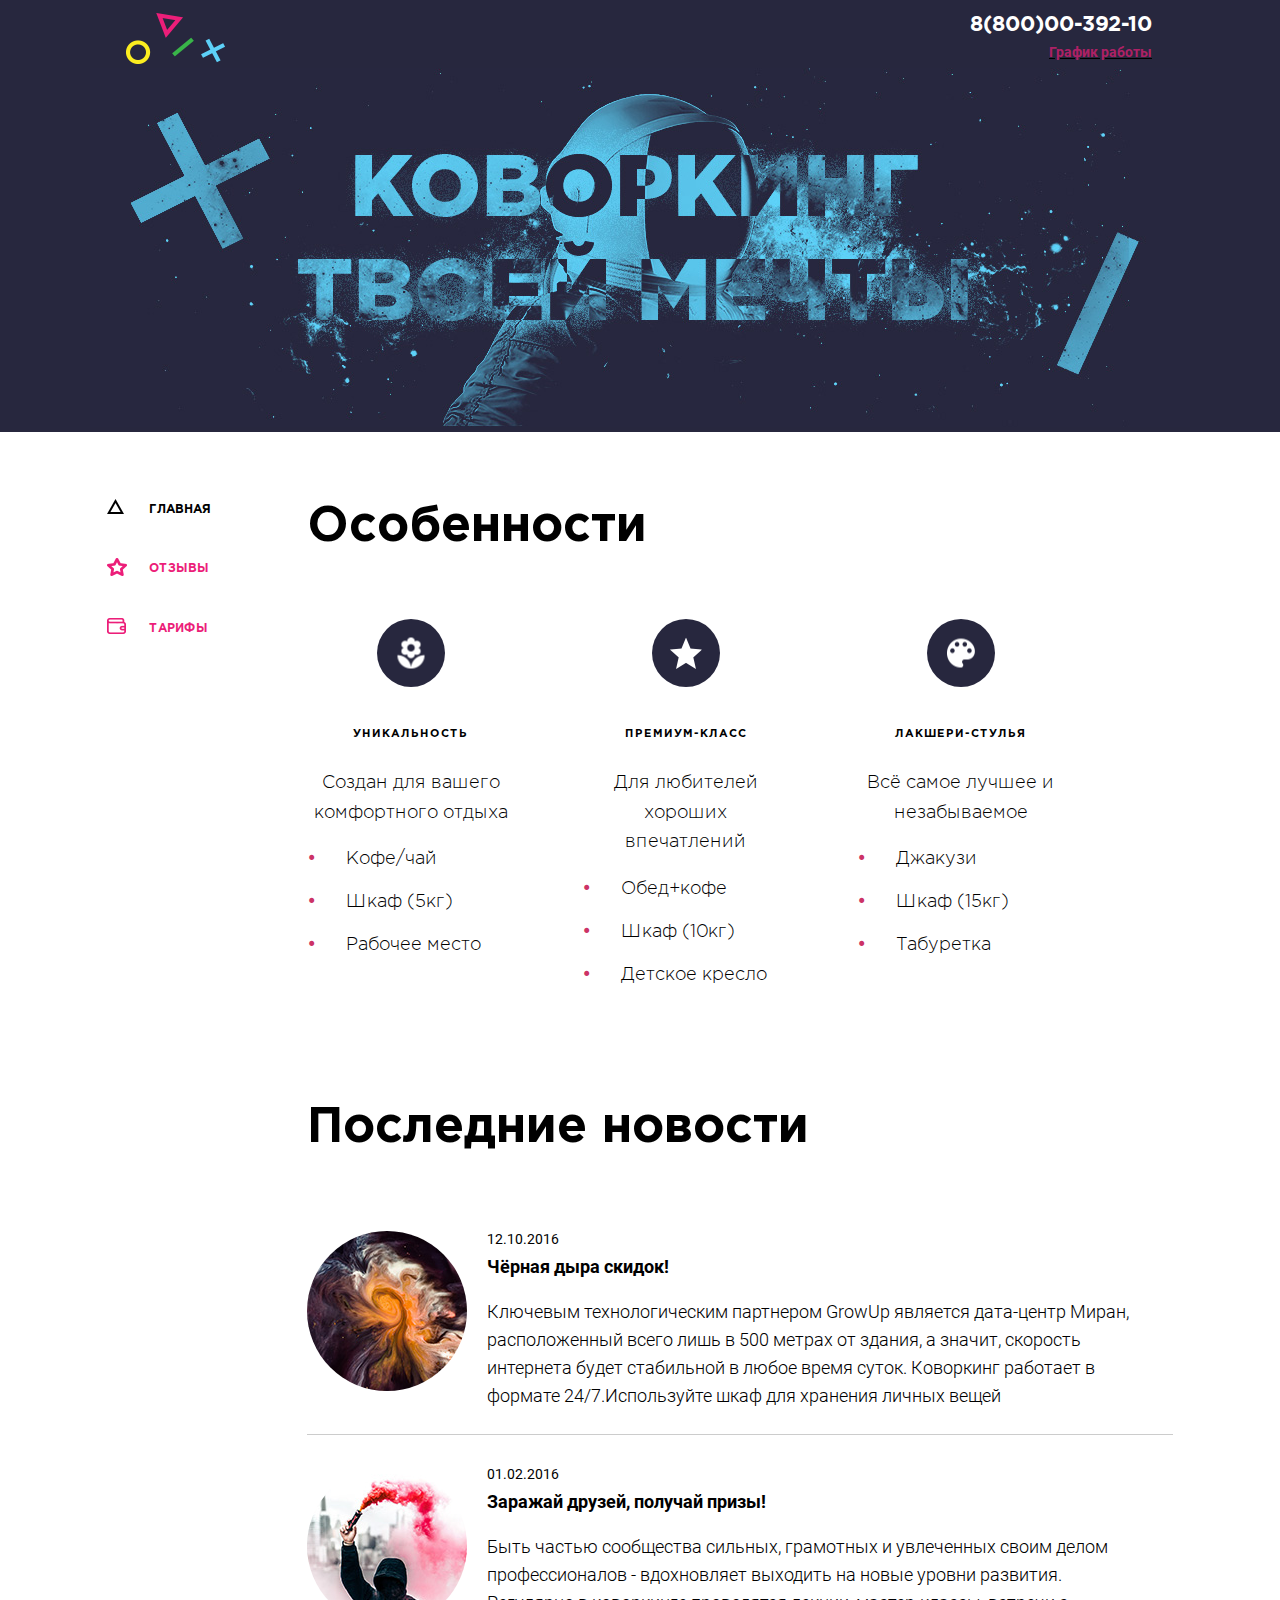
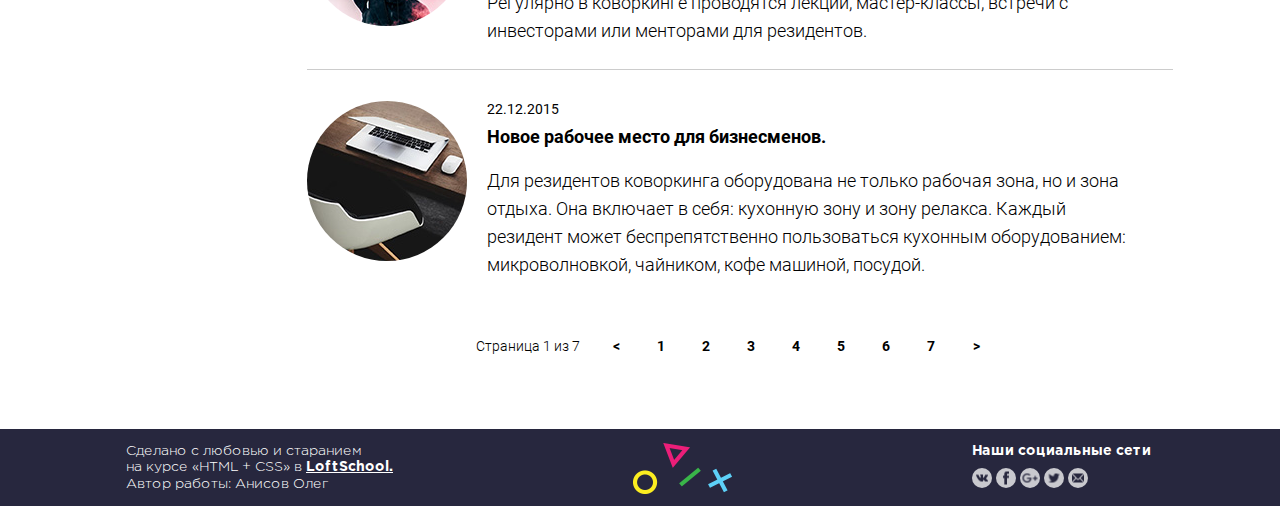
==== index.html @ 8276a2a0 "commit all" ====
<!DOCTYPE html>
<html lang="ru">

<head>
  <meta charset="UTF-8">
  <meta name="viewport" content="width=1100, initial-scale=1.0">
  <meta http-equiv="X-UA-Compatible" content="ie=edge">
  <title>Главная</title>
  <link rel="stylesheet" href="./css/main.css">
</head>

<body>
  <div class="wrapper">
    <header class="header">
      <div class="container">
        <div class="header__left">
          <div class="logo">
            <a href="#">
              <img class="logo__pic" src="./img/logo.png" alt="Логотип">
            </a>
          </div>
        </div>
        <div class="header__right">
          <div class="contacts__phone">
            <a class="contacts__link title-h4-white" href="tel:88000039210">8(800)00-392-10</a>
          </div>
          <div class="contacts__timing">
            <a href="#" class="contacts__timing-link text-pink">График работы</a>
          </div>
        </div>
      </div>
      <div class="banner">
        <img src="./img/banner.jpg" alt="Баннер">
      </div>
    </header>
    <!--main page-->
    <div class="container">
      <aside class="sidebar">
        <nav class="menu">
          <ul class="menu__list">
            <li class="menu__item">
              <a href="./about.html" class="menu__link menu__link--main title12-GothamPro menu__link--active">
                главная
              </a>
            </li>
            <li class="menu__item">
              <a href="./feeds.html" class="menu__link menu__link--feed title12-GothamPro">
                отзывы
              </a>
            </li>
            <li class="menu__item">
              <a href="./prices.html" class="menu__link menu__link--price title12-GothamPro">
                тарифы
              </a>
            </li>
          </ul>
        </nav>
      </aside>
      <main class="main-content">
        <div class="cowork">
          <div class="cowork__title title-h2-black">Особенности</div>
          <div class="features">
            <ul class="features__list">
              <li class="features__item">
                <div class="features__pic">
                  <img src="./img/flower.png" alt="flower" class="features__img">
                </div>
                <div class="features__title title-h7-black">уникальность</div>
                <div class="features__text text-GothamPro">Создан для вашего комфортного отдыха</div>
                <div class="features__details">
                  <ul class="details__list">
                    <li class="details__item text-GothamPro">Кофе/чай</li>
                    <li class="details__item text-GothamPro">Шкаф (5кг)</li>
                    <li class="details__item text-GothamPro">Рабочее место</li>
                  </ul>
                </div>
              </li>
              <li class="features__item">
                <div class="features__pic">
                <img src="./img/star.png" alt="star" class="features__img">
              </div>
                
                <div class="features__title title-h7-black">премиум-класс</div>
                <div class="features__text text-GothamPro">Для любителей хороших впечатлений</div>
                <div class="features__details">
                  <ul class="details__list">
                    <li class="details__item text-GothamPro">Обед+кофе</li>
                    <li class="details__item text-GothamPro">Шкаф (10кг)</li>
                    <li class="details__item text-GothamPro">Детское кресло</li>
                  </ul>
                </div>
              </li>
              <li class="features__item">
                <div class="features__pic">
                  <img src="./img/palette.png" alt="star" class="features__img">
                </div>
                <div class="features__title title-h7-black">лакшери-стулья</div>
                <div class="features__text text-GothamPro">Всё самое лучшее и незабываемое</div>
                <div class="features__details">
                  <ul class="details__list">
                    <li class="details__item text-GothamPro">Джакузи</li>
                    <li class="details__item text-GothamPro">Шкаф (15кг)</li>
                    <li class="details__item text-GothamPro">Табуретка</li>
                  </ul>
                </div>
              </li>
            </ul>
          </div>
        </div>
        <div class="news">
          <div class="news__title title-h2-black">Последние новости</div>
          <ul class="news__elem">
            <li class="news__item">
              <div class="news__pic">
                <img class="news__img" src="./img/news1.jpg" alt="Новость1">
              </div>
              <div class="news__desc">
                <div class="news__date text14-Roboto">12.10.2016</div>
                <div class="news__header title__h5-black">Чёрная дыра скидок!</div>
                <p class="news__text">Ключевым технологическим партнером GrowUp является дата-центр Миран,
                  расположенный
                  всего лишь в 500 метрах от здания, а значит, скорость интернета будет стабильной в любое время суток.
                  Коворкинг работает в формате 24/7.Используйте шкаф для хранения личных вещей</p>
              </div>
            </li>
            <li class="news__item">
              <div class="news__pic">
                <img class="news__img" src="./img/news2.jpg" alt="Новость2">
              </div>
              <div class="news__desc">
                <div class="news__date text14-Roboto">01.02.2016</div>
                <div class="news__header title__h5-black">Заражай друзей, получай призы!</div>
                <p class="news__text">Быть частью сообщества сильных, грамотных и увлеченных своим делом профессионалов
                  -
                  вдохновляет выходить на новые уровни развития. Регулярно в коворкинге проводятся лекции,
                  мастер-классы,
                  встречи с инвесторами или менторами для резидентов.</p>
              </div>
            </li>
            <li class="news__item">
              <div class="news__pic">
                <img class="news__img" src="./img/news3.jpg" alt="Новость3">
              </div>
              <div class="news__desc">
                <div class="news__date text14-Roboto">22.12.2015</div>
                <div class="news__header title__h5-black">Новое рабочее место для бизнесменов.</div>
                <p class="news__text">Для резидентов коворкинга оборудована не только рабочая зона, но и зона отдыха.
                  Она
                  включает в себя: кухонную зону и зону релакса.
                  Каждый резидент может беспрепятственно пользоваться кухонным оборудованием: микроволновкой, чайником,
                  кофе машиной, посудой.</p>
              </div>
            </li>
          </ul>
          <div class="pagination">
            <div class="pagination__label">Страница 1 из 7</div>
            <ul class="pagination__list">
              <li class="pagination__item">
                <a href="#" class="pagination__link">
                  &lt;</a> </li>
              <li class="pagination__item">
                <a href="#" class="pagination__link">1</a>
              </li>
              <li class="pagination__item">
                <a href="#" class="pagination__link">2</a>
              </li>
              <li class="pagination__item">
                <a href="#" class="pagination__link">3</a>
              </li>
              <li class="pagination__item">
                <a href="#" class="pagination__link">4</a>
              </li>
              <li class="pagination__item">
                <a href="#" class="pagination__link">5</a>
              </li>
              <li class="pagination__item">
                <a href="#" class="pagination__link">6</a>
              </li>
              <li class="pagination__item">
                <a href="#" class="pagination__link">7</a>
              </li>
              <li class="pagination__item">
                <a href="#" class="pagination__link">&gt;</a>
              </li>
            </ul>
          </div>
        </div>
      </main>
    </div>
  </div>

  <!--footer-->
  <footer class="footer">
    <div class="container">
      <div class="footer__left">
        <div class="text-white">Сделано с любовью и старанием</div>
        <div class="text-white">на курсе «HTML + CSS» в
          <a class="loft-link title-h6-white" href="//loftschool.com">LoftSchool.</a>
        </div>
        <div class="text-white">Автор работы: Анисов Олег</div>
      </div>
      <div class="footer__center">
        <div class="logo">
          <a href="#">
            <img class="logo__pic" src="./img/logo.png" alt="Логотип">
          </a>
        </div>
      </div>
      <div class="footer__right">
        <div class="social">
          <div class="title-h6-white">
            Наши социальные сети
          </div>
          <div class="social__elem">
            <ul class="social__list">
              <li class="social__item">
                <a class="social__link" href="#">
                  <img class="social__icon" src="./img/vk.png" alt="В контакте">
                </a>
              </li>
              <li class="social__item">
                <a class="social__link" href="#">
                  <img class="social__icon" src="./img/fb.png" alt="FaceBook">
                </a>
              </li>
              <li class="social__item">
                <a class="social__link" href="#">
                  <img class="social__icon" src="./img/google.png" alt="Google">
                </a>
              </li>
              <li class="social__item">
                <a class="social__link" href="#">
                  <img class="social__icon" src="./img/twitter.png" alt="Twitter">
                </a>
              </li>
              <li class="social__item">
                <a class="social__link" href="#">
                  <img class="social__icon" src="./img/mail.png" alt="Mail">
                </a>
              </li>
            </ul>
          </div>
        </div>
      </div>
    </div>
  </footer>
</body>

</html>
---- css/main.css ----
@import url('./layout/fonts.css');
@import url('./layout/normalize.css');
@import url('./layout/base.css');
/* ---------------------------------------- */
@import url('./blocks/header.css');
@import url('./blocks/logo.css');
@import url('./blocks/contacts.css');
@import url('./blocks/desc.css');
@import url('./blocks/nav.css');
@import url('./blocks/breadcrumbs.css');
@import url('./blocks/features.css');
@import url('./blocks/news.css');
@import url('./blocks/title.css');
@import url('./blocks/text.css');
@import url('./blocks/pagination.css');
@import url('./blocks/footer.css');
@import url('./blocks/social.css');
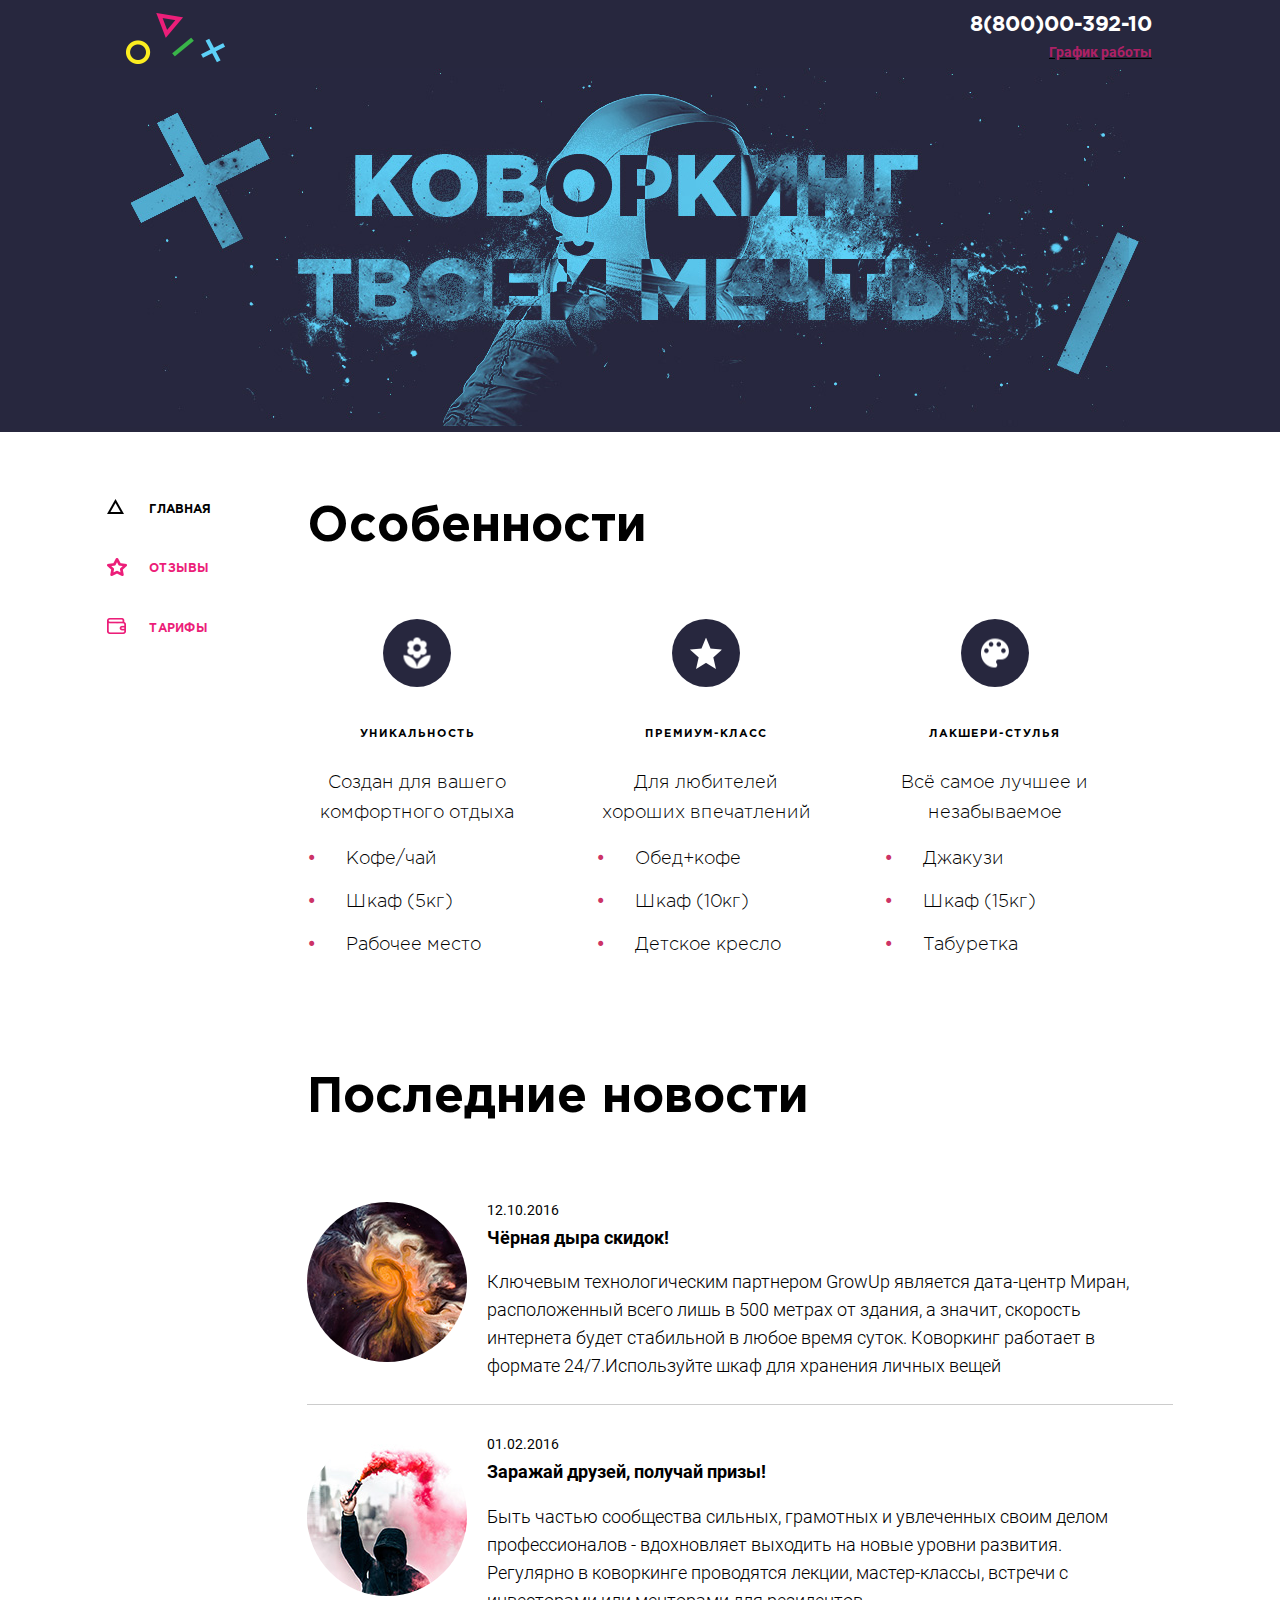
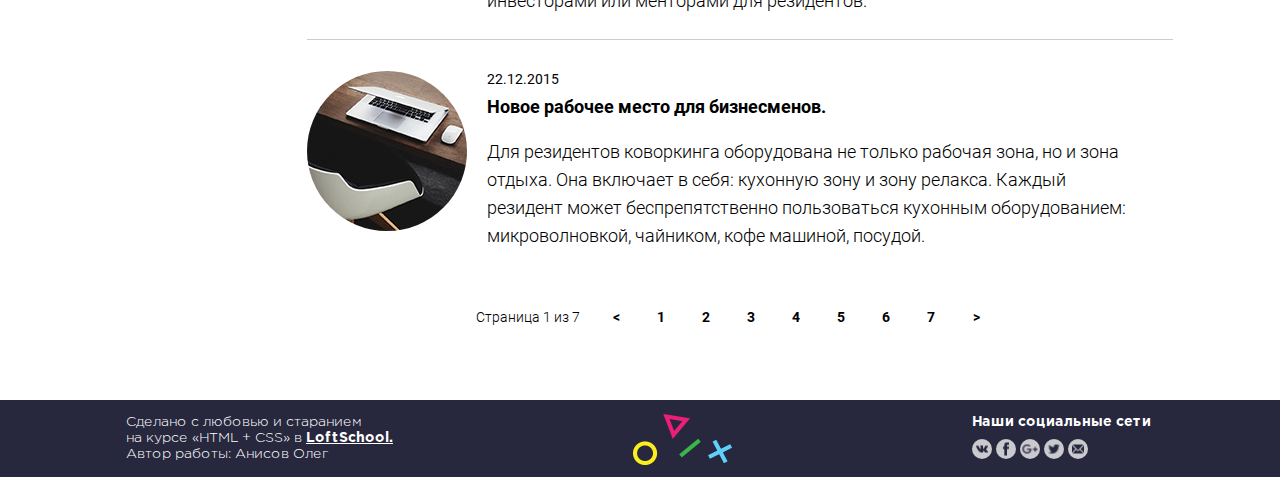
==== commit 0a5acc09: "commit all" ====
--- a/index.html
+++ b/index.html
@@ -22,7 +22,7 @@
         </div>
         <div class="header__right">
           <div class="contacts__phone">
-            <a class="contacts__link title-h4-white" href="tel:88000039210">8(800)00-392-10</a>
+            <a class="contacts__link title-h4" href="tel:88000039210">8(800)00-392-10</a>
           </div>
           <div class="contacts__timing">
             <a href="#" class="contacts__timing-link text-pink">График работы</a>
@@ -58,14 +58,14 @@
       </aside>
       <main class="main-content">
         <div class="cowork">
-          <div class="cowork__title title-h2-black">Особенности</div>
+          <div class="cowork__title title-h2">Особенности</div>
           <div class="features">
             <ul class="features__list">
               <li class="features__item">
                 <div class="features__pic">
                   <img src="./img/flower.png" alt="flower" class="features__img">
                 </div>
-                <div class="features__title title-h7-black">уникальность</div>
+                <div class="features__title title-h7">уникальность</div>
                 <div class="features__text text-GothamPro">Создан для вашего комфортного отдыха</div>
                 <div class="features__details">
                   <ul class="details__list">
@@ -80,7 +80,7 @@
                 <img src="./img/star.png" alt="star" class="features__img">
               </div>
                 
-                <div class="features__title title-h7-black">премиум-класс</div>
+                <div class="features__title title-h7">премиум-класс</div>
                 <div class="features__text text-GothamPro">Для любителей хороших впечатлений</div>
                 <div class="features__details">
                   <ul class="details__list">
@@ -94,7 +94,7 @@
                 <div class="features__pic">
                   <img src="./img/palette.png" alt="star" class="features__img">
                 </div>
-                <div class="features__title title-h7-black">лакшери-стулья</div>
+                <div class="features__title title-h7">лакшери-стулья</div>
                 <div class="features__text text-GothamPro">Всё самое лучшее и незабываемое</div>
                 <div class="features__details">
                   <ul class="details__list">
@@ -108,7 +108,7 @@
           </div>
         </div>
         <div class="news">
-          <div class="news__title title-h2-black">Последние новости</div>
+          <div class="news__title title-h2">Последние новости</div>
           <ul class="news__elem">
             <li class="news__item">
               <div class="news__pic">
@@ -116,7 +116,7 @@
               </div>
               <div class="news__desc">
                 <div class="news__date text14-Roboto">12.10.2016</div>
-                <div class="news__header title__h5-black">Чёрная дыра скидок!</div>
+                <div class="news__header title-h5">Чёрная дыра скидок!</div>
                 <p class="news__text">Ключевым технологическим партнером GrowUp является дата-центр Миран,
                   расположенный
                   всего лишь в 500 метрах от здания, а значит, скорость интернета будет стабильной в любое время суток.
@@ -129,7 +129,7 @@
               </div>
               <div class="news__desc">
                 <div class="news__date text14-Roboto">01.02.2016</div>
-                <div class="news__header title__h5-black">Заражай друзей, получай призы!</div>
+                <div class="news__header title-h5">Заражай друзей, получай призы!</div>
                 <p class="news__text">Быть частью сообщества сильных, грамотных и увлеченных своим делом профессионалов
                   -
                   вдохновляет выходить на новые уровни развития. Регулярно в коворкинге проводятся лекции,
@@ -143,7 +143,7 @@
               </div>
               <div class="news__desc">
                 <div class="news__date text14-Roboto">22.12.2015</div>
-                <div class="news__header title__h5-black">Новое рабочее место для бизнесменов.</div>
+                <div class="news__header title-h5">Новое рабочее место для бизнесменов.</div>
                 <p class="news__text">Для резидентов коворкинга оборудована не только рабочая зона, но и зона отдыха.
                   Она
                   включает в себя: кухонную зону и зону релакса.
@@ -195,7 +195,7 @@
       <div class="footer__left">
         <div class="text-white">Сделано с любовью и старанием</div>
         <div class="text-white">на курсе «HTML + CSS» в
-          <a class="loft-link title-h6-white" href="//loftschool.com">LoftSchool.</a>
+          <a class="loft-link title-h6" href="//loftschool.com">LoftSchool.</a>
         </div>
         <div class="text-white">Автор работы: Анисов Олег</div>
       </div>
@@ -208,7 +208,7 @@
       </div>
       <div class="footer__right">
         <div class="social">
-          <div class="title-h6-white">
+          <div class="social__title title-h6">
             Наши социальные сети
           </div>
           <div class="social__elem">
--- a/css/main.css
+++ b/css/main.css
@@ -10,8 +10,12 @@
 @import url('./blocks/breadcrumbs.css');
 @import url('./blocks/features.css');
 @import url('./blocks/news.css');
+@import url('./blocks/partners.css');
 @import url('./blocks/title.css');
 @import url('./blocks/text.css');
 @import url('./blocks/pagination.css');
+@import url('./blocks/blockqoute.css');
+@import url('./blocks/price.css');
+@import url('./blocks/form.css');
 @import url('./blocks/footer.css');
 @import url('./blocks/social.css');
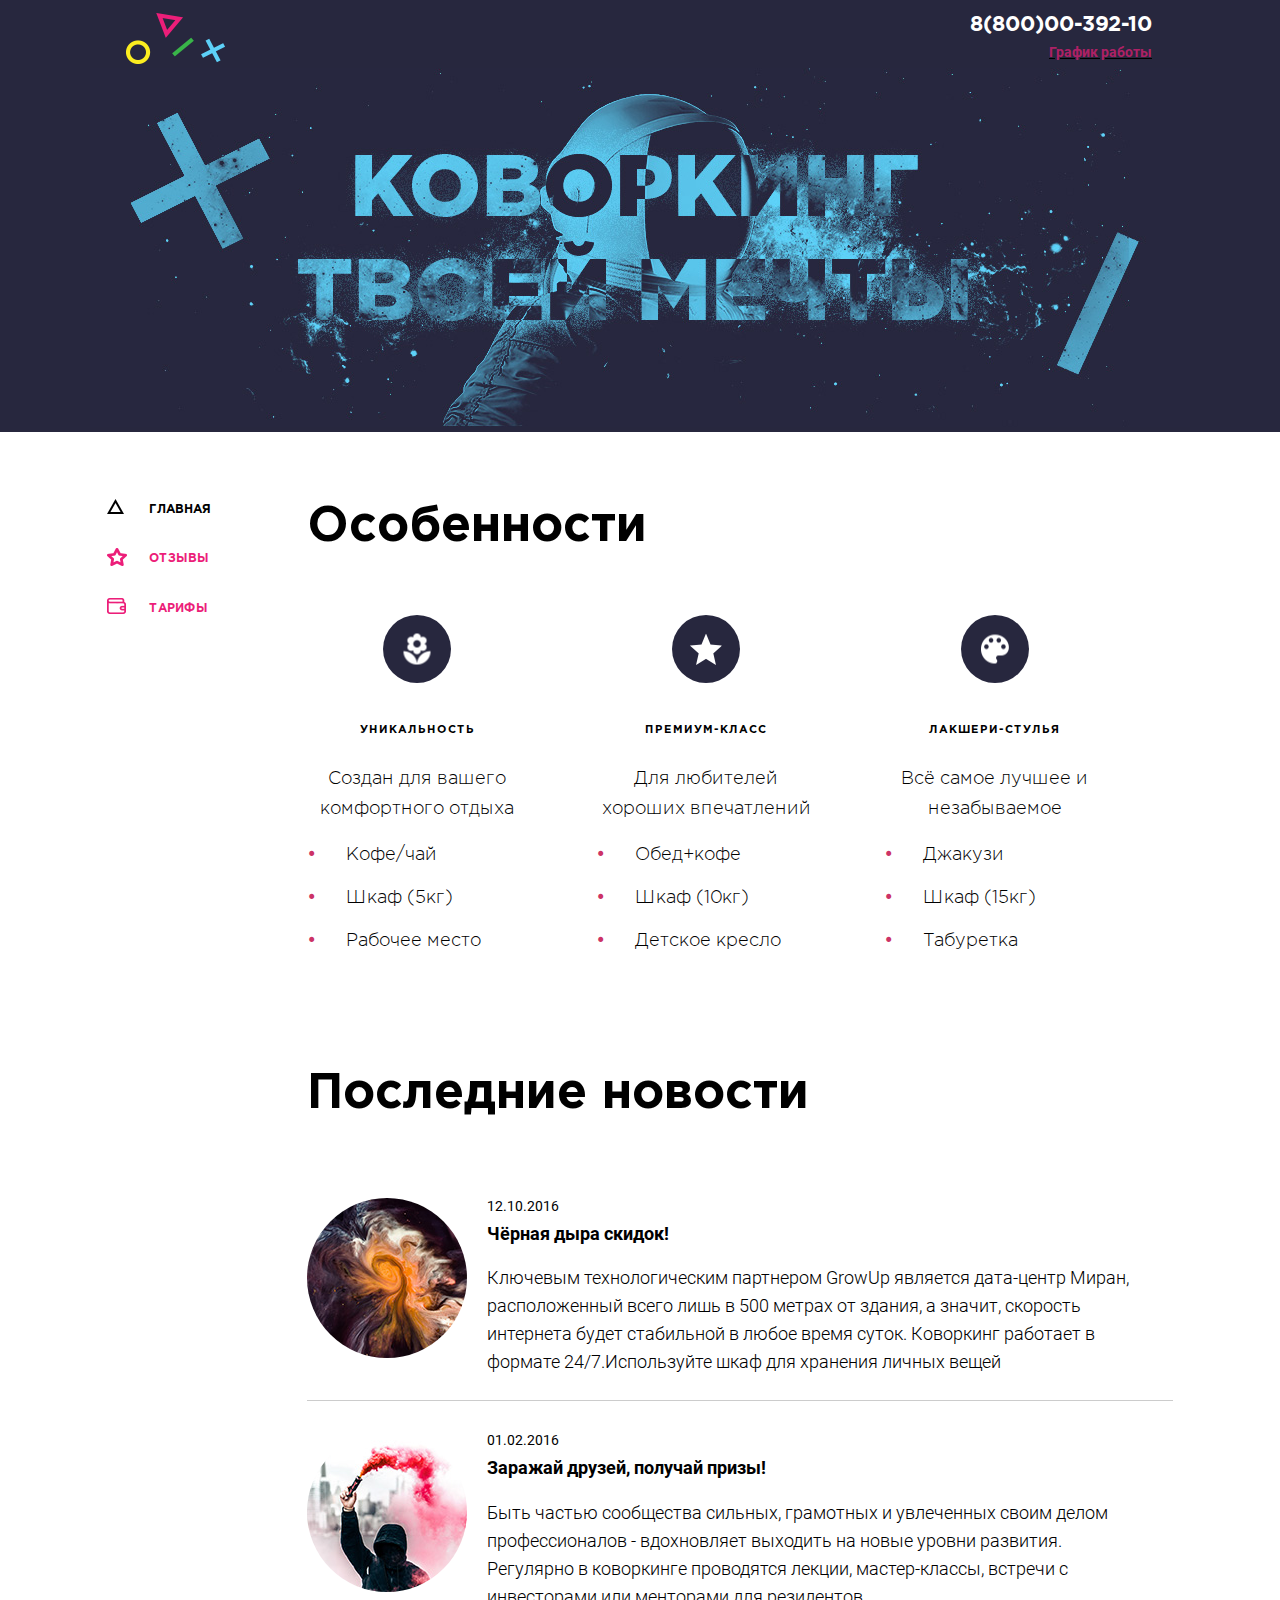
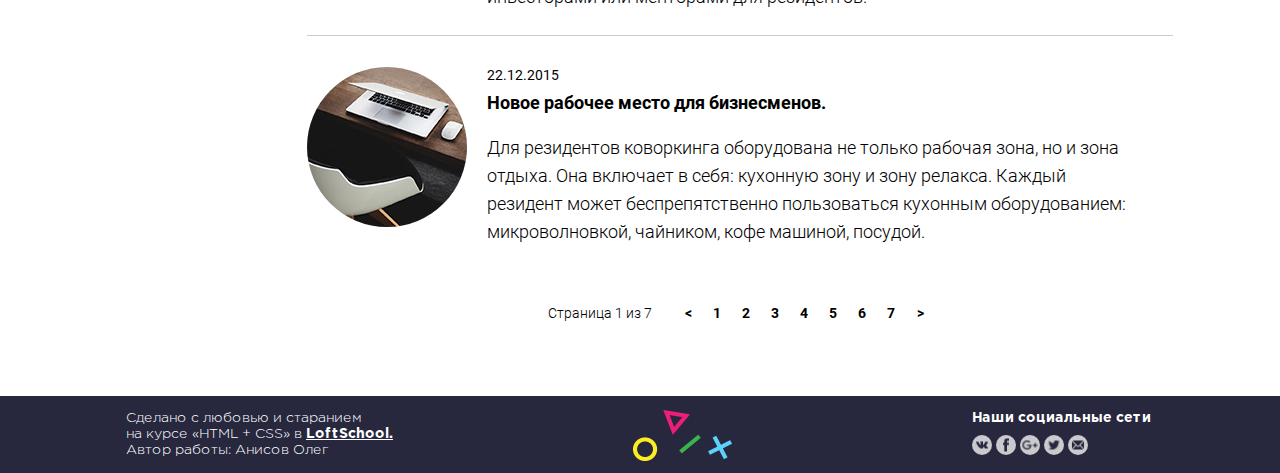
==== commit 2264990f: "commit" ====
--- a/index.html
+++ b/index.html
@@ -15,7 +15,7 @@
       <div class="container">
         <div class="header__left">
           <div class="logo">
-            <a href="#">
+            <a href="./about.html">
               <img class="logo__pic" src="./img/logo.png" alt="Логотип">
             </a>
           </div>
@@ -77,9 +77,9 @@
               </li>
               <li class="features__item">
                 <div class="features__pic">
-                <img src="./img/star.png" alt="star" class="features__img">
-              </div>
-                
+                  <img src="./img/star.png" alt="star" class="features__img">
+                </div>
+
                 <div class="features__title title-h7">премиум-класс</div>
                 <div class="features__text text-GothamPro">Для любителей хороших впечатлений</div>
                 <div class="features__details">
@@ -201,7 +201,7 @@
       </div>
       <div class="footer__center">
         <div class="logo">
-          <a href="#">
+          <a href="./about.html">
             <img class="logo__pic" src="./img/logo.png" alt="Логотип">
           </a>
         </div>
--- a/css/main.css
+++ b/css/main.css
@@ -5,7 +5,6 @@
 @import url('./blocks/header.css');
 @import url('./blocks/logo.css');
 @import url('./blocks/contacts.css');
-@import url('./blocks/desc.css');
 @import url('./blocks/nav.css');
 @import url('./blocks/breadcrumbs.css');
 @import url('./blocks/features.css');
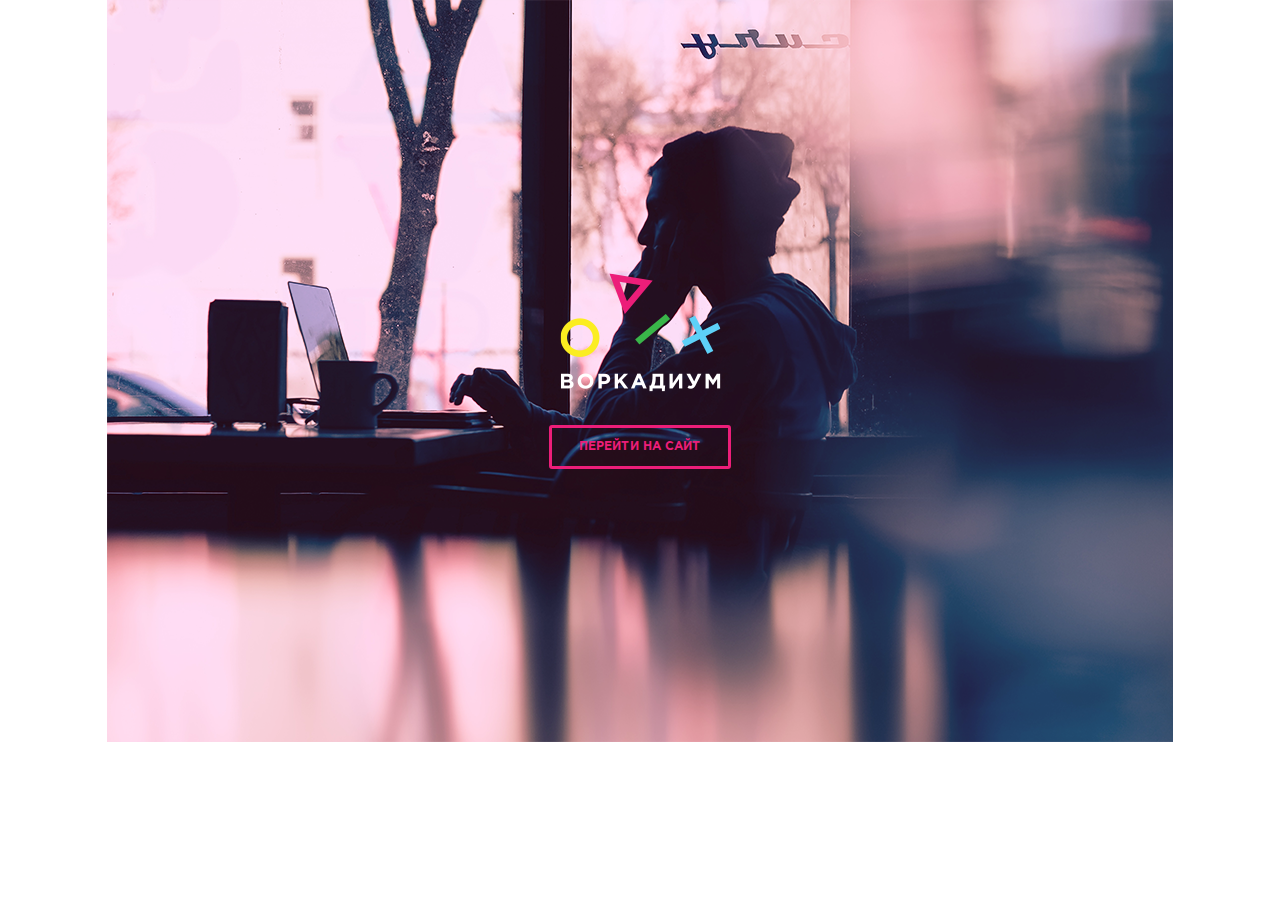
==== commit 2e677bed: "all" ====
--- a/index.html
+++ b/index.html
@@ -5,245 +5,25 @@
   <meta charset="UTF-8">
   <meta name="viewport" content="width=1100, initial-scale=1.0">
   <meta http-equiv="X-UA-Compatible" content="ie=edge">
-  <title>Главная</title>
+  <title>Интро</title>
   <link rel="stylesheet" href="./css/main.css">
 </head>
 
 <body>
   <div class="wrapper">
-    <header class="header">
-      <div class="container">
-        <div class="header__left">
+    <div class="container">
+      <div class="intro">
+        <div class="intro__logo">
           <div class="logo">
             <a href="./about.html">
-              <img class="logo__pic" src="./img/logo.png" alt="Логотип">
+              <img class="logo__pic" src="./img/logo-intro.png" alt="Логотип">
             </a>
           </div>
         </div>
-        <div class="header__right">
-          <div class="contacts__phone">
-            <a class="contacts__link title-h4" href="tel:88000039210">8(800)00-392-10</a>
-          </div>
-          <div class="contacts__timing">
-            <a href="#" class="contacts__timing-link text-pink">График работы</a>
-          </div>
-        </div>
+        <a href="./about.html" class="intro__entry title12-GothamPro">Перейти на сайт</a>
       </div>
-      <div class="banner">
-        <img src="./img/banner.jpg" alt="Баннер">
-      </div>
-    </header>
-    <!--main page-->
-    <div class="container">
-      <aside class="sidebar">
-        <nav class="menu">
-          <ul class="menu__list">
-            <li class="menu__item">
-              <a href="./about.html" class="menu__link menu__link--main title12-GothamPro menu__link--active">
-                главная
-              </a>
-            </li>
-            <li class="menu__item">
-              <a href="./feeds.html" class="menu__link menu__link--feed title12-GothamPro">
-                отзывы
-              </a>
-            </li>
-            <li class="menu__item">
-              <a href="./prices.html" class="menu__link menu__link--price title12-GothamPro">
-                тарифы
-              </a>
-            </li>
-          </ul>
-        </nav>
-      </aside>
-      <main class="main-content">
-        <div class="cowork">
-          <div class="cowork__title title-h2">Особенности</div>
-          <div class="features">
-            <ul class="features__list">
-              <li class="features__item">
-                <div class="features__pic">
-                  <img src="./img/flower.png" alt="flower" class="features__img">
-                </div>
-                <div class="features__title title-h7">уникальность</div>
-                <div class="features__text text-GothamPro">Создан для вашего комфортного отдыха</div>
-                <div class="features__details">
-                  <ul class="details__list">
-                    <li class="details__item text-GothamPro">Кофе/чай</li>
-                    <li class="details__item text-GothamPro">Шкаф (5кг)</li>
-                    <li class="details__item text-GothamPro">Рабочее место</li>
-                  </ul>
-                </div>
-              </li>
-              <li class="features__item">
-                <div class="features__pic">
-                  <img src="./img/star.png" alt="star" class="features__img">
-                </div>
-
-                <div class="features__title title-h7">премиум-класс</div>
-                <div class="features__text text-GothamPro">Для любителей хороших впечатлений</div>
-                <div class="features__details">
-                  <ul class="details__list">
-                    <li class="details__item text-GothamPro">Обед+кофе</li>
-                    <li class="details__item text-GothamPro">Шкаф (10кг)</li>
-                    <li class="details__item text-GothamPro">Детское кресло</li>
-                  </ul>
-                </div>
-              </li>
-              <li class="features__item">
-                <div class="features__pic">
-                  <img src="./img/palette.png" alt="star" class="features__img">
-                </div>
-                <div class="features__title title-h7">лакшери-стулья</div>
-                <div class="features__text text-GothamPro">Всё самое лучшее и незабываемое</div>
-                <div class="features__details">
-                  <ul class="details__list">
-                    <li class="details__item text-GothamPro">Джакузи</li>
-                    <li class="details__item text-GothamPro">Шкаф (15кг)</li>
-                    <li class="details__item text-GothamPro">Табуретка</li>
-                  </ul>
-                </div>
-              </li>
-            </ul>
-          </div>
-        </div>
-        <div class="news">
-          <div class="news__title title-h2">Последние новости</div>
-          <ul class="news__elem">
-            <li class="news__item">
-              <div class="news__pic">
-                <img class="news__img" src="./img/news1.jpg" alt="Новость1">
-              </div>
-              <div class="news__desc">
-                <div class="news__date text14-Roboto">12.10.2016</div>
-                <div class="news__header title-h5">Чёрная дыра скидок!</div>
-                <p class="news__text">Ключевым технологическим партнером GrowUp является дата-центр Миран,
-                  расположенный
-                  всего лишь в 500 метрах от здания, а значит, скорость интернета будет стабильной в любое время суток.
-                  Коворкинг работает в формате 24/7.Используйте шкаф для хранения личных вещей</p>
-              </div>
-            </li>
-            <li class="news__item">
-              <div class="news__pic">
-                <img class="news__img" src="./img/news2.jpg" alt="Новость2">
-              </div>
-              <div class="news__desc">
-                <div class="news__date text14-Roboto">01.02.2016</div>
-                <div class="news__header title-h5">Заражай друзей, получай призы!</div>
-                <p class="news__text">Быть частью сообщества сильных, грамотных и увлеченных своим делом профессионалов
-                  -
-                  вдохновляет выходить на новые уровни развития. Регулярно в коворкинге проводятся лекции,
-                  мастер-классы,
-                  встречи с инвесторами или менторами для резидентов.</p>
-              </div>
-            </li>
-            <li class="news__item">
-              <div class="news__pic">
-                <img class="news__img" src="./img/news3.jpg" alt="Новость3">
-              </div>
-              <div class="news__desc">
-                <div class="news__date text14-Roboto">22.12.2015</div>
-                <div class="news__header title-h5">Новое рабочее место для бизнесменов.</div>
-                <p class="news__text">Для резидентов коворкинга оборудована не только рабочая зона, но и зона отдыха.
-                  Она
-                  включает в себя: кухонную зону и зону релакса.
-                  Каждый резидент может беспрепятственно пользоваться кухонным оборудованием: микроволновкой, чайником,
-                  кофе машиной, посудой.</p>
-              </div>
-            </li>
-          </ul>
-          <div class="pagination">
-            <div class="pagination__label">Страница 1 из 7</div>
-            <ul class="pagination__list">
-              <li class="pagination__item">
-                <a href="#" class="pagination__link">
-                  &lt;</a> </li>
-              <li class="pagination__item">
-                <a href="#" class="pagination__link">1</a>
-              </li>
-              <li class="pagination__item">
-                <a href="#" class="pagination__link">2</a>
-              </li>
-              <li class="pagination__item">
-                <a href="#" class="pagination__link">3</a>
-              </li>
-              <li class="pagination__item">
-                <a href="#" class="pagination__link">4</a>
-              </li>
-              <li class="pagination__item">
-                <a href="#" class="pagination__link">5</a>
-              </li>
-              <li class="pagination__item">
-                <a href="#" class="pagination__link">6</a>
-              </li>
-              <li class="pagination__item">
-                <a href="#" class="pagination__link">7</a>
-              </li>
-              <li class="pagination__item">
-                <a href="#" class="pagination__link">&gt;</a>
-              </li>
-            </ul>
-          </div>
-        </div>
-      </main>
     </div>
   </div>
-
-  <!--footer-->
-  <footer class="footer">
-    <div class="container">
-      <div class="footer__left">
-        <div class="text-white">Сделано с любовью и старанием</div>
-        <div class="text-white">на курсе «HTML + CSS» в
-          <a class="loft-link title-h6" href="//loftschool.com">LoftSchool.</a>
-        </div>
-        <div class="text-white">Автор работы: Анисов Олег</div>
-      </div>
-      <div class="footer__center">
-        <div class="logo">
-          <a href="./about.html">
-            <img class="logo__pic" src="./img/logo.png" alt="Логотип">
-          </a>
-        </div>
-      </div>
-      <div class="footer__right">
-        <div class="social">
-          <div class="social__title title-h6">
-            Наши социальные сети
-          </div>
-          <div class="social__elem">
-            <ul class="social__list">
-              <li class="social__item">
-                <a class="social__link" href="#">
-                  <img class="social__icon" src="./img/vk.png" alt="В контакте">
-                </a>
-              </li>
-              <li class="social__item">
-                <a class="social__link" href="#">
-                  <img class="social__icon" src="./img/fb.png" alt="FaceBook">
-                </a>
-              </li>
-              <li class="social__item">
-                <a class="social__link" href="#">
-                  <img class="social__icon" src="./img/google.png" alt="Google">
-                </a>
-              </li>
-              <li class="social__item">
-                <a class="social__link" href="#">
-                  <img class="social__icon" src="./img/twitter.png" alt="Twitter">
-                </a>
-              </li>
-              <li class="social__item">
-                <a class="social__link" href="#">
-                  <img class="social__icon" src="./img/mail.png" alt="Mail">
-                </a>
-              </li>
-            </ul>
-          </div>
-        </div>
-      </div>
-    </div>
-  </footer>
 </body>
 
 </html>--- a/css/main.css
+++ b/css/main.css
@@ -18,3 +18,4 @@
 @import url('./blocks/form.css');
 @import url('./blocks/footer.css');
 @import url('./blocks/social.css');
+@import url('./blocks/intro.css');
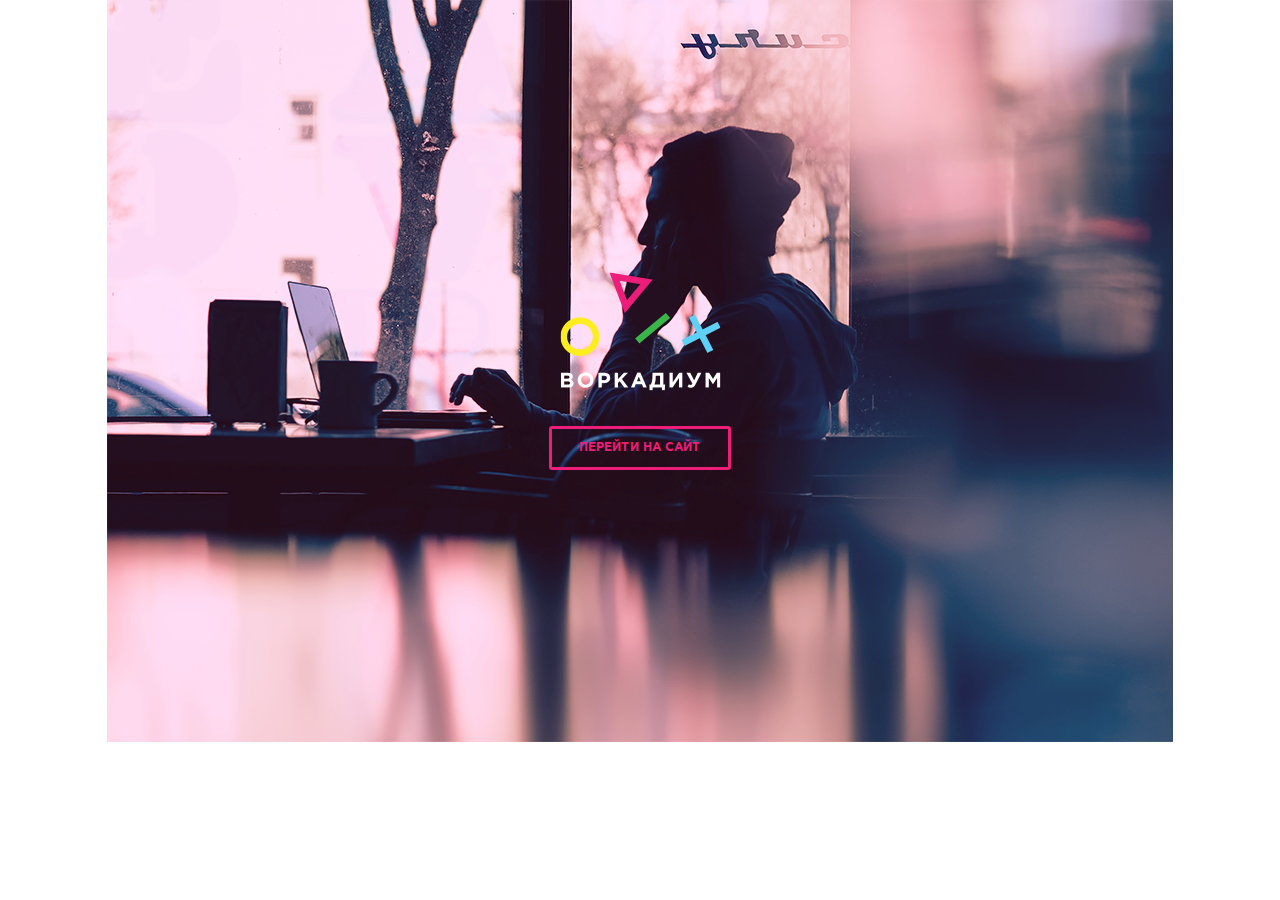
==== commit bcfdc6bc: "all" ====
--- a/index.html
+++ b/index.html
@@ -20,7 +20,7 @@
             </a>
           </div>
         </div>
-        <a href="./about.html" class="intro__entry title12-GothamPro">Перейти на сайт</a>
+        <a href="./about.html" class="intro__entry">Перейти на сайт</a>
       </div>
     </div>
   </div>
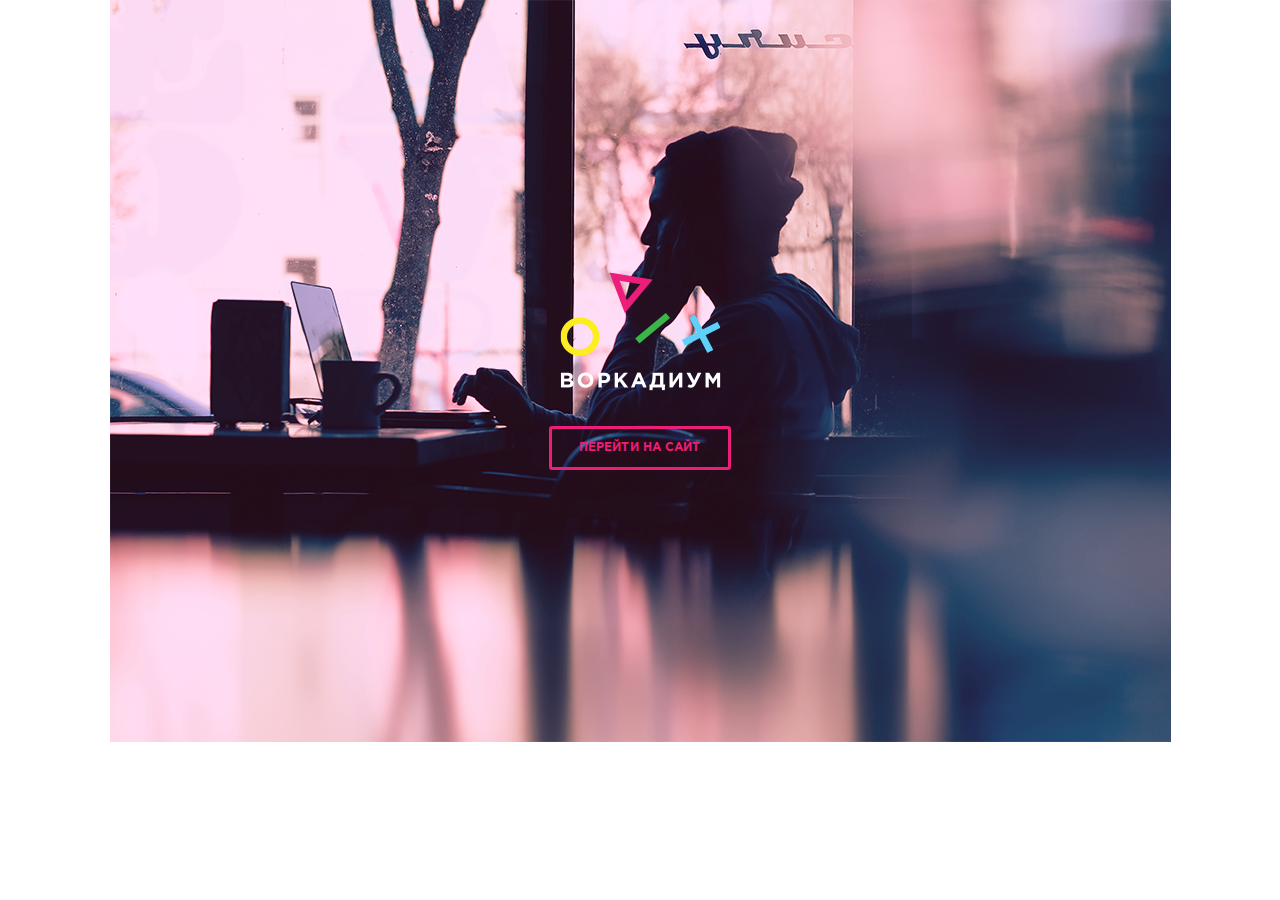
==== commit 386036c8: "all" ====
--- a/index.html
+++ b/index.html
@@ -19,11 +19,10 @@
               <img class="logo__pic" src="./img/logo-intro.png" alt="Логотип">
             </a>
           </div>
+          <a href="./about.html" class="intro__entry">Перейти на сайт</a>
         </div>
-        <a href="./about.html" class="intro__entry">Перейти на сайт</a>
       </div>
     </div>
   </div>
 </body>
-
 </html>--- a/css/main.css
+++ b/css/main.css
@@ -19,3 +19,4 @@
 @import url('./blocks/footer.css');
 @import url('./blocks/social.css');
 @import url('./blocks/intro.css');
+@import url('./blocks/animation.css');
